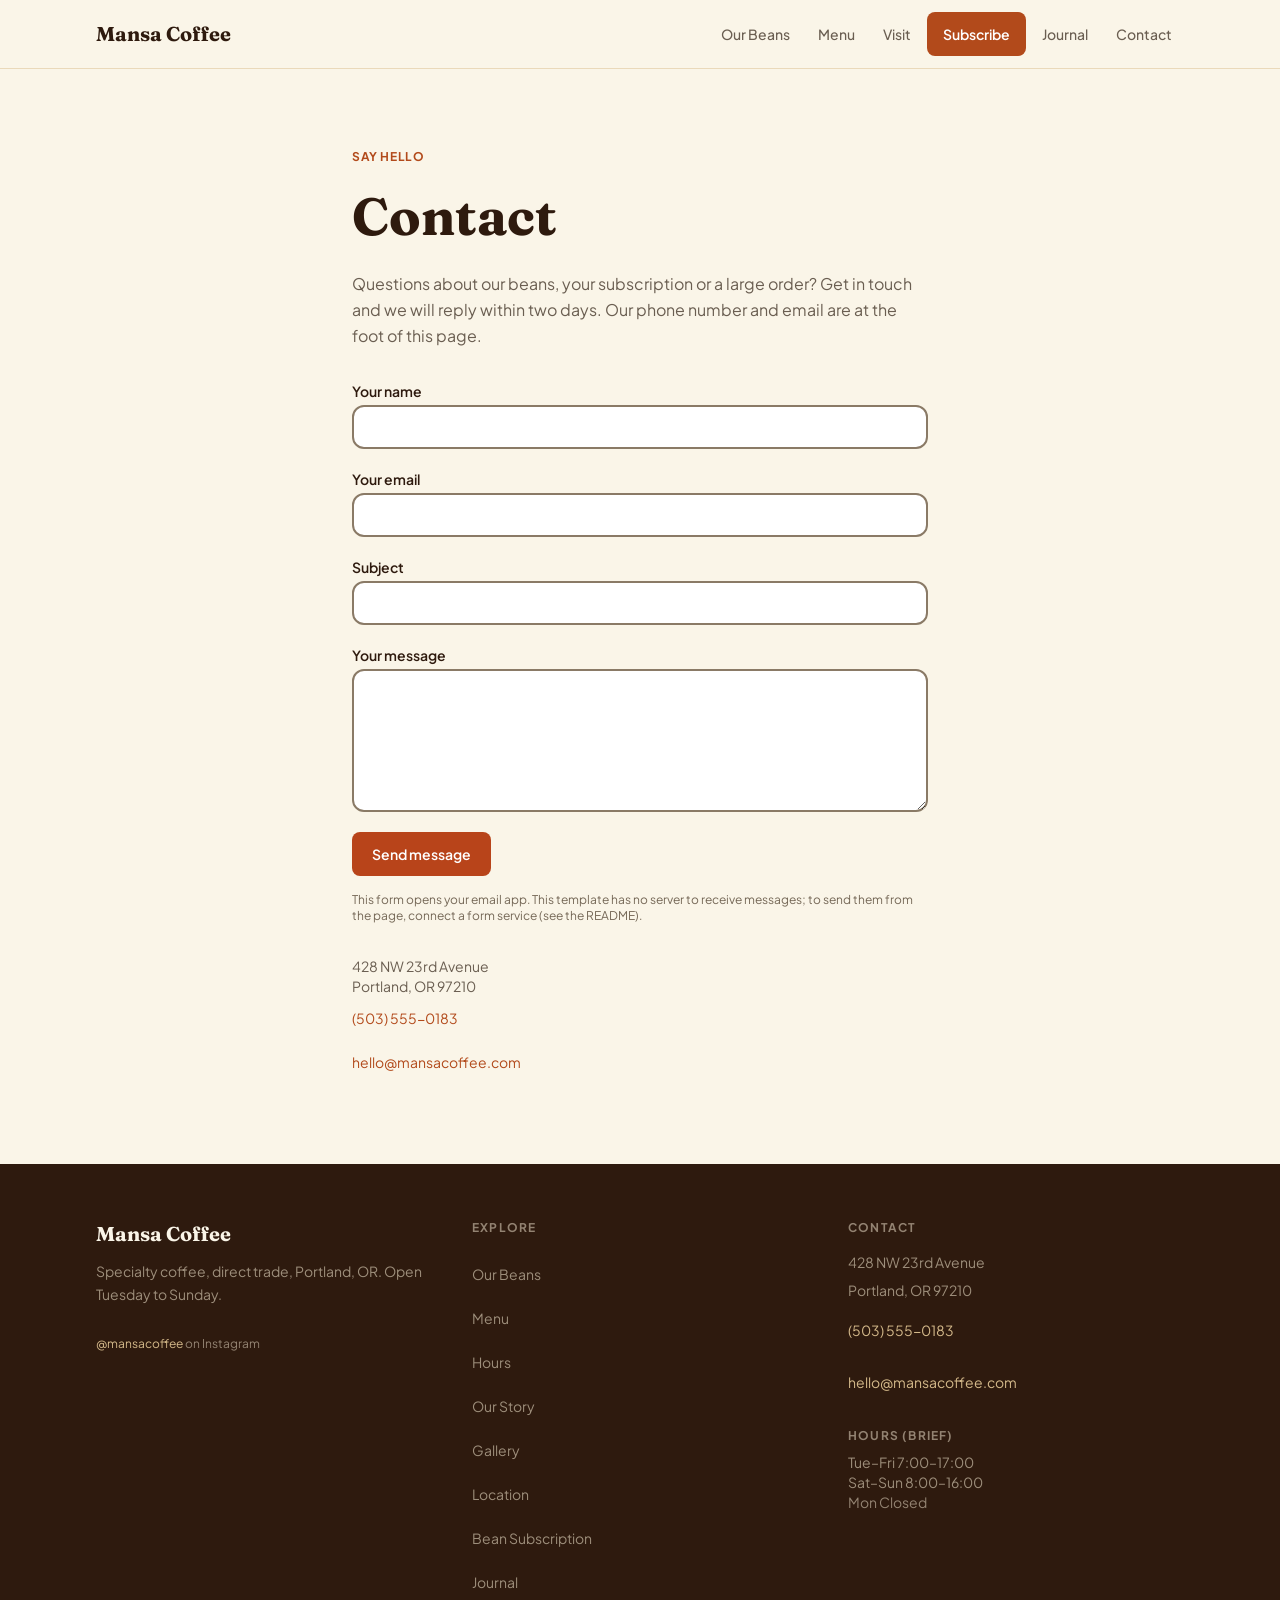
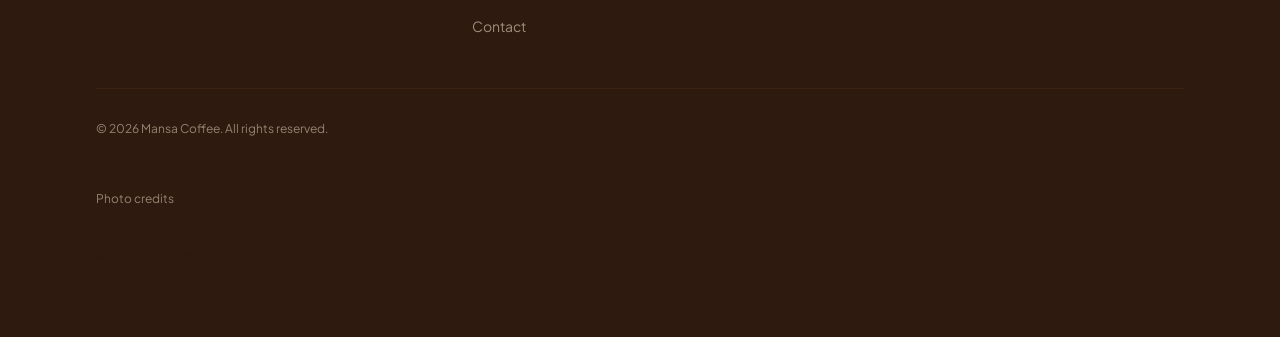
==== contact/index.html @ aff47047 "Slow Pour HTML edition 1.0.0 Co-Authored-By: Claude Sonnet 5.5 <noreply@anthropic.com> Claude-Sessio" ====
<!DOCTYPE html><html lang="en"> <head><meta charset="UTF-8"><meta name="viewport" content="width=device-width, initial-scale=1.0"><title>Contact — Mansa Coffee</title><meta name="description" content="Write to Mansa Coffee: our beans, your subscription or a large order."><link rel="canonical" href="https://example.com/contact/"><!-- Favicons --><link rel="icon" type="image/svg+xml" href="../favicon.svg"><link rel="icon" type="image/x-icon" href="../favicon.ico"><!-- Open Graph --><meta property="og:type" content="website"><meta property="og:title" content="Contact — Mansa Coffee"><meta property="og:description" content="Write to Mansa Coffee: our beans, your subscription or a large order."><meta property="og:image" content="https://example.com/og-image.png"><meta property="og:url" content="https://example.com/contact/"><!-- Twitter Card --><meta name="twitter:card" content="summary_large_image"><meta name="twitter:title" content="Contact — Mansa Coffee"><meta name="twitter:description" content="Write to Mansa Coffee: our beans, your subscription or a large order."><meta name="twitter:image" content="https://example.com/og-image.png"><!-- JSON-LD structured data --><script type="application/ld+json">
  {
    "@context": "https://schema.org",
    "@graph": [
      {
        "@type": "CafeOrCoffeeShop",
        "@id": "https://mansacoffee.com/#cafe",
        "name": "Mansa Coffee",
        "description": "Specialty coffee shop in Portland, OR. Direct-trade beans from Ethiopia and Colombia, roasted in-house. Open Tuesday through Sunday.",
        "url": "https://mansacoffee.com",
        "telephone": "+15035550183",
        "email": "hello@mansacoffee.com",
        "servesCuisine": ["Coffee", "Specialty Coffee", "Pastry"],
        "priceRange": "$$",
        "acceptsReservations": false,
        "address": {
          "@type": "PostalAddress",
          "streetAddress": "428 NW 23rd Avenue",
          "addressLocality": "Portland",
          "addressRegion": "OR",
          "postalCode": "97210",
          "addressCountry": "US"
        },
        "geo": {
          "@type": "GeoCoordinates",
          "latitude": 45.5285,
          "longitude": -122.6983
        },
        "openingHoursSpecification": [
          {
            "@type": "OpeningHoursSpecification",
            "dayOfWeek": ["Tuesday", "Wednesday", "Thursday"],
            "opens": "07:00",
            "closes": "17:00"
          },
          {
            "@type": "OpeningHoursSpecification",
            "dayOfWeek": "Friday",
            "opens": "07:00",
            "closes": "18:00"
          },
          {
            "@type": "OpeningHoursSpecification",
            "dayOfWeek": ["Saturday", "Sunday"],
            "opens": "08:00",
            "closes": "16:00"
          }
        ],
        "founder": [
          {
            "@type": "Person",
            "name": "Amara Osei",
            "jobTitle": "Co-founder"
          },
          {
            "@type": "Person",
            "name": "Kwesi Osei",
            "jobTitle": "Co-founder"
          }
        ],
        "foundingDate": "2019",
        "sameAs": [
          "https://instagram.com/mansacoffee"
        ]
      }
    ]
  }
  </script><script type="application/ld+json">{"@context":"https://schema.org","@type":"BreadcrumbList","itemListElement":[{"@type":"ListItem","position":1,"name":"Home","item":"https://example.com/"},{"@type":"ListItem","position":2,"name":"Contact","item":"https://example.com/contact/"}]}</script><link rel="stylesheet" href="../assets/index.C7IyNgyS.css">
<style>.field[data-astro-cid-ahc3q4vw]{width:100%;min-height:44px;padding:.6rem .75rem;font:inherit;background:#fff;color:#2e1a0e;border:2px solid #8A7A66;border-radius:.75rem}.field[data-astro-cid-ahc3q4vw]:focus-visible{outline:2px solid #B24A1B;outline-offset:2px}
</style></head> <body>  <header class="sticky top-0 z-50 border-b hairline" style="background-color:#FAF5E8;" data-astro-cid-ctg3m53h> <div class="container-x flex items-center justify-between gap-4 py-3" data-astro-cid-ctg3m53h> <a href="../index.html" class="font-display text-xl font-bold" style="color:#2E1A0E; font-family:'Fraunces',Georgia,serif; display:inline-flex; align-items:center; min-height:44px;" data-astro-cid-ctg3m53h>
Mansa Coffee
</a> <!-- Desktop nav --> <nav aria-label="Main navigation" class="hidden lg:block" data-astro-cid-ctg3m53h> <ul class="flex items-center gap-1 text-sm font-medium" data-astro-cid-ctg3m53h> <li data-astro-cid-ctg3m53h> <a href="../index.html#beans" class="hover:text-rust-500 transition-colors" style="color:#6A5E51; padding:0 0.75rem; min-height:44px; display:inline-flex; align-items:center;" data-astro-cid-ctg3m53h>Our Beans</a> </li><li data-astro-cid-ctg3m53h> <a href="../menu/index.html" class="hover:text-rust-500 transition-colors" style="color:#6A5E51; padding:0 0.75rem; min-height:44px; display:inline-flex; align-items:center;" data-astro-cid-ctg3m53h>Menu</a> </li><li data-astro-cid-ctg3m53h> <a href="../index.html#hours" class="hover:text-rust-500 transition-colors" style="color:#6A5E51; padding:0 0.75rem; min-height:44px; display:inline-flex; align-items:center;" data-astro-cid-ctg3m53h>Visit</a> </li><li data-astro-cid-ctg3m53h> <a href="../index.html#subscribe" class="btn-primary text-xs" style="background-color:#B24A1B; color:#fff; border-radius:0.5rem; font-weight:600; padding:0.5rem 1rem; min-height:44px; display:inline-flex; align-items:center;" data-astro-cid-ctg3m53h>Subscribe</a> </li><li data-astro-cid-ctg3m53h> <a href="../journal/index.html" class="hover:text-rust-500 transition-colors" style="color:#6A5E51; padding:0 0.75rem; min-height:44px; display:inline-flex; align-items:center;" data-astro-cid-ctg3m53h>Journal</a> </li><li data-astro-cid-ctg3m53h> <a href="./index.html" class="hover:text-rust-500 transition-colors" style="color:#6A5E51; padding:0 0.75rem; min-height:44px; display:inline-flex; align-items:center;" data-astro-cid-ctg3m53h>Contact</a> </li> </ul> </nav> <!-- Phone: a menu that works without JavaScript --> <details class="mobile-menu lg:hidden" data-astro-cid-ctg3m53h> <summary aria-label="Menu" data-astro-cid-ctg3m53h>Menu</summary> <nav aria-label="Mobile navigation" data-astro-cid-ctg3m53h> <a href="../index.html#beans" data-astro-cid-ctg3m53h>Our Beans</a><a href="../menu/index.html" data-astro-cid-ctg3m53h>Menu</a><a href="../index.html#hours" data-astro-cid-ctg3m53h>Visit</a><a href="../index.html#subscribe" data-astro-cid-ctg3m53h>Subscribe</a><a href="../journal/index.html" data-astro-cid-ctg3m53h>Journal</a><a href="./index.html" data-astro-cid-ctg3m53h>Contact</a> </nav> </details> </div> </header>  <main id="main-content" data-astro-cid-ahc3q4vw> <section class="container-x py-20" aria-labelledby="contact-heading" data-astro-cid-ahc3q4vw> <div class="max-w-xl mx-auto" data-astro-cid-ahc3q4vw> <p class="text-xs font-bold uppercase tracking-wider mb-3" style="color:#B24A1B;" data-astro-cid-ahc3q4vw>Say hello</p> <h1 id="contact-heading" style="font-family:'Fraunces',Georgia,serif; font-size:clamp(2.25rem,5vw,3.25rem); font-weight:700; color:#2E1A0E;" data-astro-cid-ahc3q4vw>Contact</h1> <p class="mt-4 text-base leading-relaxed" style="color:#6A5E51;" data-astro-cid-ahc3q4vw>Questions about our beans, your subscription or a large order? Get in touch and we will reply within two days. Our phone number and email are at the foot of this page.</p> <!--
          No back end. This form opens the visitor's email app, addressed to the
          address below. To send messages from the page itself, point `action` at a
          form service (Formspree, Formspark, Web3Forms, Netlify Forms...), remove
          enctype, and set method="post" as that service describes.
        --> <form action="mailto:hello@mansacoffee.com" method="post" enctype="text/plain" class="mt-8 grid gap-5" data-astro-cid-ahc3q4vw> <label class="grid gap-1 text-sm font-semibold" style="color:#2E1A0E;" data-astro-cid-ahc3q4vw>Your name
<input type="text" name="name" required autocomplete="name" class="field" data-astro-cid-ahc3q4vw> </label> <label class="grid gap-1 text-sm font-semibold" style="color:#2E1A0E;" data-astro-cid-ahc3q4vw>Your email
<input type="email" name="email" required autocomplete="email" class="field" data-astro-cid-ahc3q4vw> </label> <label class="grid gap-1 text-sm font-semibold" style="color:#2E1A0E;" data-astro-cid-ahc3q4vw>Subject
<input type="text" name="subject" class="field" data-astro-cid-ahc3q4vw> </label> <label class="grid gap-1 text-sm font-semibold" style="color:#2E1A0E;" data-astro-cid-ahc3q4vw>Your message
<textarea name="message" rows="6" required class="field" data-astro-cid-ahc3q4vw></textarea> </label> <div data-astro-cid-ahc3q4vw><button type="submit" class="btn-primary" style="min-height:44px;" data-astro-cid-ahc3q4vw>Send message</button></div> </form> <p class="mt-4 text-xs" style="color:#756857;" data-astro-cid-ahc3q4vw>
This form opens your email app. This template has no server to receive messages; to send them from the page, connect a form service (see the README).
</p> <address class="not-italic mt-8 text-sm" style="color:#6A5E51;" data-astro-cid-ahc3q4vw>
428 NW 23rd Avenue<br data-astro-cid-ahc3q4vw>
Portland, OR 97210<br data-astro-cid-ahc3q4vw> <a href="tel:+15035550183" style="color:#B24A1B; display:inline-flex; align-items:center; min-height:44px;" data-astro-cid-ahc3q4vw>(503) 555-0183</a><br data-astro-cid-ahc3q4vw> <a href="mailto:hello@mansacoffee.com" style="color:#B24A1B; display:inline-flex; align-items:center; min-height:44px;" data-astro-cid-ahc3q4vw>hello@mansacoffee.com</a> </address> </div> </section> </main>  <footer style="background-color:#2E1A0E;" aria-label="Site footer" data-astro-cid-gcn2mc3v> <div class="container-x py-14" data-astro-cid-gcn2mc3v> <div class="grid sm:grid-cols-3 gap-10 mb-10" data-astro-cid-gcn2mc3v> <!-- Brand --> <div data-astro-cid-gcn2mc3v> <a href="../index.html" class="font-bold text-xl" style="font-family:'Fraunces',Georgia,serif; color:#FAF5E8;" data-astro-cid-gcn2mc3v>
Mansa Coffee
</a> <p class="mt-3 text-sm leading-relaxed" style="color:#9d8e7b;" data-astro-cid-gcn2mc3v>
Specialty coffee, direct trade, Portland, OR. Open Tuesday to Sunday.
</p> <p class="mt-4 text-xs" style="color:#938372;" data-astro-cid-gcn2mc3v> <a href="https://instagram.com/mansacoffee" class="hover:underline" style="color:#D4B98A;display:inline-flex;align-items:center;min-height:44px;" rel="noopener noreferrer" target="_blank" data-astro-cid-gcn2mc3v>@mansacoffee</a> on Instagram
</p> </div> <!-- Nav --> <nav aria-label="Footer navigation" data-astro-cid-gcn2mc3v> <p class="text-xs font-bold uppercase tracking-widest mb-4" style="color:#938372;" data-astro-cid-gcn2mc3v>Explore</p> <ul class="text-sm" data-astro-cid-gcn2mc3v> <li data-astro-cid-gcn2mc3v> <a href="../index.html#beans" class="hover:underline transition-colors" style="color:#9d8e7b;display:inline-flex;align-items:center;min-height:44px;" data-astro-cid-gcn2mc3v> Our Beans </a> </li><li data-astro-cid-gcn2mc3v> <a href="../menu/index.html" class="hover:underline transition-colors" style="color:#9d8e7b;display:inline-flex;align-items:center;min-height:44px;" data-astro-cid-gcn2mc3v> Menu </a> </li><li data-astro-cid-gcn2mc3v> <a href="../index.html#hours" class="hover:underline transition-colors" style="color:#9d8e7b;display:inline-flex;align-items:center;min-height:44px;" data-astro-cid-gcn2mc3v> Hours </a> </li><li data-astro-cid-gcn2mc3v> <a href="../index.html#story" class="hover:underline transition-colors" style="color:#9d8e7b;display:inline-flex;align-items:center;min-height:44px;" data-astro-cid-gcn2mc3v> Our Story </a> </li><li data-astro-cid-gcn2mc3v> <a href="../index.html#gallery" class="hover:underline transition-colors" style="color:#9d8e7b;display:inline-flex;align-items:center;min-height:44px;" data-astro-cid-gcn2mc3v> Gallery </a> </li><li data-astro-cid-gcn2mc3v> <a href="../index.html#location" class="hover:underline transition-colors" style="color:#9d8e7b;display:inline-flex;align-items:center;min-height:44px;" data-astro-cid-gcn2mc3v> Location </a> </li><li data-astro-cid-gcn2mc3v> <a href="../index.html#subscribe" class="hover:underline transition-colors" style="color:#9d8e7b;display:inline-flex;align-items:center;min-height:44px;" data-astro-cid-gcn2mc3v> Bean Subscription </a> </li><li data-astro-cid-gcn2mc3v> <a href="../journal/index.html" class="hover:underline transition-colors" style="color:#9d8e7b;display:inline-flex;align-items:center;min-height:44px;" data-astro-cid-gcn2mc3v> Journal </a> </li><li data-astro-cid-gcn2mc3v> <a href="./index.html" class="hover:underline transition-colors" style="color:#9d8e7b;display:inline-flex;align-items:center;min-height:44px;" data-astro-cid-gcn2mc3v> Contact </a> </li> </ul> </nav> <!-- Contact --> <div data-astro-cid-gcn2mc3v> <p class="text-xs font-bold uppercase tracking-widest mb-4" style="color:#938372;" data-astro-cid-gcn2mc3v>Contact</p> <address class="not-italic space-y-2 text-sm" style="color:#9d8e7b;" data-astro-cid-gcn2mc3v> <p data-astro-cid-gcn2mc3v>428 NW 23rd Avenue</p> <p data-astro-cid-gcn2mc3v>Portland, OR 97210</p> <p class="mt-3" data-astro-cid-gcn2mc3v> <a href="tel:+15035550183" class="hover:underline" style="color:#D4B98A;display:inline-flex;align-items:center;min-height:44px;" data-astro-cid-gcn2mc3v>(503) 555-0183</a> </p> <p data-astro-cid-gcn2mc3v> <a href="mailto:hello@mansacoffee.com" class="hover:underline" style="color:#D4B98A;display:inline-flex;align-items:center;min-height:44px;" data-astro-cid-gcn2mc3v>hello@mansacoffee.com</a> </p> </address> <div class="mt-6" data-astro-cid-gcn2mc3v> <p class="text-xs font-bold uppercase tracking-widest mb-2" style="color:#938372;" data-astro-cid-gcn2mc3v>Hours (brief)</p> <p class="text-sm" style="color:#9d8e7b;" data-astro-cid-gcn2mc3v>Tue–Fri 7:00–17:00</p> <p class="text-sm" style="color:#9d8e7b;" data-astro-cid-gcn2mc3v>Sat–Sun 8:00–16:00</p> <p class="text-sm" style="color:#938372;" data-astro-cid-gcn2mc3v>Mon Closed</p> </div> </div> </div> <div class="pt-8 border-t flex flex-col sm:flex-row sm:items-center sm:justify-between gap-3" style="border-color:#3D2314;" data-astro-cid-gcn2mc3v> <p class="text-xs" style="color:#938372;" data-astro-cid-gcn2mc3v>
&copy; 2026 Mansa Coffee. All rights reserved.
</p> </div> <!-- Photo credits. Required while you use the demo photos (Unsplash asks for
         the photographer and a link). Delete this whole <details> block once you
         have replaced the photos with your own. --> <details class="mt-10 text-xs" style="color:#938372;" data-photo-credits data-astro-cid-gcn2mc3v> <summary style="cursor:pointer;min-height:44px;display:flex;align-items:center;" data-astro-cid-gcn2mc3v>Photo credits</summary> <p class="mt-2" data-astro-cid-gcn2mc3v>
Demo photographs from <a href="https://unsplash.com/?utm_source=allanninal_dev&utm_medium=referral" style="color:#D4B98A;text-decoration:underline;" data-astro-cid-gcn2mc3v>Unsplash</a>. Replace them, and these credits, with your own before launch.
</p> <ul class="mt-2 space-y-1" data-astro-cid-gcn2mc3v> <li data-astro-cid-gcn2mc3v>Coffee shop hero: Photo by <a href="https://unsplash.com/@louishansel?utm_source=allanninal_dev&utm_medium=referral" style="color:#D4B98A;text-decoration:underline;" data-astro-cid-gcn2mc3v>Louis Hansel</a> on <a href="https://unsplash.com/photos/qoPAjwEiUmg?utm_source=allanninal_dev&utm_medium=referral" style="color:#D4B98A;text-decoration:underline;" data-astro-cid-gcn2mc3v>Unsplash</a></li><li data-astro-cid-gcn2mc3v>The bar: Photo by <a href="https://unsplash.com/@jonathanborba?utm_source=allanninal_dev&utm_medium=referral" style="color:#D4B98A;text-decoration:underline;" data-astro-cid-gcn2mc3v>Jonathan Borba</a> on <a href="https://unsplash.com/photos/21tOEaJPM_o?utm_source=allanninal_dev&utm_medium=referral" style="color:#D4B98A;text-decoration:underline;" data-astro-cid-gcn2mc3v>Unsplash</a></li><li data-astro-cid-gcn2mc3v>Pour-over station: Photo by <a href="https://unsplash.com/@nkalil?utm_source=allanninal_dev&utm_medium=referral" style="color:#D4B98A;text-decoration:underline;" data-astro-cid-gcn2mc3v>Najib Kalil</a> on <a href="https://unsplash.com/photos/x-8DF-Ry0Zo?utm_source=allanninal_dev&utm_medium=referral" style="color:#D4B98A;text-decoration:underline;" data-astro-cid-gcn2mc3v>Unsplash</a></li><li data-astro-cid-gcn2mc3v>Latte art: Photo by <a href="https://unsplash.com/@pundalex?utm_source=allanninal_dev&utm_medium=referral" style="color:#D4B98A;text-decoration:underline;" data-astro-cid-gcn2mc3v>Lex Sirikiat</a> on <a href="https://unsplash.com/photos/EjbQQ0fgkFE?utm_source=allanninal_dev&utm_medium=referral" style="color:#D4B98A;text-decoration:underline;" data-astro-cid-gcn2mc3v>Unsplash</a></li><li data-astro-cid-gcn2mc3v>The space: Photo by <a href="https://unsplash.com/@krisatomic?utm_source=allanninal_dev&utm_medium=referral" style="color:#D4B98A;text-decoration:underline;" data-astro-cid-gcn2mc3v>Kris Atomic</a> on <a href="https://unsplash.com/photos/3b2tADGAWnU?utm_source=allanninal_dev&utm_medium=referral" style="color:#D4B98A;text-decoration:underline;" data-astro-cid-gcn2mc3v>Unsplash</a></li> </ul> </details>  <p class="maker-credit" data-maker-credit="1" data-astro-cid-gcn2mc3v>Made by <a style="display:inline-flex;align-items:center;min-height:44px;" href="https://www.linkedin.com/in/allanninal/" data-maker-credit="1" target="_blank" rel="noopener noreferrer" data-astro-cid-gcn2mc3v>Allan Ni&ntilde;al</a></p> </div> </footer>   </body></html>
---- assets/index.C7IyNgyS.css ----
@font-face{font-family:Fraunces;font-style:normal;font-display:swap;font-weight:400;src:url(./fraunces-vietnamese-400-normal.CvGt0Ybw.woff2) format("woff2"),url(./fraunces-vietnamese-400-normal.B65MOf9T.woff) format("woff");unicode-range:U+0102-0103,U+0110-0111,U+0128-0129,U+0168-0169,U+01A0-01A1,U+01AF-01B0,U+0300-0301,U+0303-0304,U+0308-0309,U+0323,U+0329,U+1EA0-1EF9,U+20AB}@font-face{font-family:Fraunces;font-style:normal;font-display:swap;font-weight:400;src:url(./fraunces-latin-ext-400-normal.D8gbi3Gu.woff2) format("woff2"),url(./fraunces-latin-ext-400-normal.UihxqfOe.woff) format("woff");unicode-range:U+0100-02BA,U+02BD-02C5,U+02C7-02CC,U+02CE-02D7,U+02DD-02FF,U+0304,U+0308,U+0329,U+1D00-1DBF,U+1E00-1E9F,U+1EF2-1EFF,U+2020,U+20A0-20AB,U+20AD-20C0,U+2113,U+2C60-2C7F,U+A720-A7FF}@font-face{font-family:Fraunces;font-style:normal;font-display:swap;font-weight:400;src:url(./fraunces-latin-400-normal.6IfK1voy.woff2) format("woff2"),url(./fraunces-latin-400-normal.NUPT2cO8.woff) format("woff");unicode-range:U+0000-00FF,U+0131,U+0152-0153,U+02BB-02BC,U+02C6,U+02DA,U+02DC,U+0304,U+0308,U+0329,U+2000-206F,U+20AC,U+2122,U+2191,U+2193,U+2212,U+2215,U+FEFF,U+FFFD}@font-face{font-family:Fraunces;font-style:italic;font-display:swap;font-weight:400;src:url(./fraunces-vietnamese-400-italic.BTOWH4O7.woff2) format("woff2"),url(./fraunces-vietnamese-400-italic.CO9zBbpA.woff) format("woff");unicode-range:U+0102-0103,U+0110-0111,U+0128-0129,U+0168-0169,U+01A0-01A1,U+01AF-01B0,U+0300-0301,U+0303-0304,U+0308-0309,U+0323,U+0329,U+1EA0-1EF9,U+20AB}@font-face{font-family:Fraunces;font-style:italic;font-display:swap;font-weight:400;src:url(./fraunces-latin-ext-400-italic.jodr80a5.woff2) format("woff2"),url(./fraunces-latin-ext-400-italic.CGHg0U1I.woff) format("woff");unicode-range:U+0100-02BA,U+02BD-02C5,U+02C7-02CC,U+02CE-02D7,U+02DD-02FF,U+0304,U+0308,U+0329,U+1D00-1DBF,U+1E00-1E9F,U+1EF2-1EFF,U+2020,U+20A0-20AB,U+20AD-20C0,U+2113,U+2C60-2C7F,U+A720-A7FF}@font-face{font-family:Fraunces;font-style:italic;font-display:swap;font-weight:400;src:url(./fraunces-latin-400-italic.ChpO6tcr.woff2) format("woff2"),url(./fraunces-latin-400-italic.B7iDoVhm.woff) format("woff");unicode-range:U+0000-00FF,U+0131,U+0152-0153,U+02BB-02BC,U+02C6,U+02DA,U+02DC,U+0304,U+0308,U+0329,U+2000-206F,U+20AC,U+2122,U+2191,U+2193,U+2212,U+2215,U+FEFF,U+FFFD}@font-face{font-family:Fraunces;font-style:normal;font-display:swap;font-weight:600;src:url(./fraunces-vietnamese-600-normal.BjlAJixd.woff2) format("woff2"),url(./fraunces-vietnamese-600-normal.DlAl5EAR.woff) format("woff");unicode-range:U+0102-0103,U+0110-0111,U+0128-0129,U+0168-0169,U+01A0-01A1,U+01AF-01B0,U+0300-0301,U+0303-0304,U+0308-0309,U+0323,U+0329,U+1EA0-1EF9,U+20AB}@font-face{font-family:Fraunces;font-style:normal;font-display:swap;font-weight:600;src:url(./fraunces-latin-ext-600-normal.BtzmzP0X.woff2) format("woff2"),url(./fraunces-latin-ext-600-normal.B0Dy4lqi.woff) format("woff");unicode-range:U+0100-02BA,U+02BD-02C5,U+02C7-02CC,U+02CE-02D7,U+02DD-02FF,U+0304,U+0308,U+0329,U+1D00-1DBF,U+1E00-1E9F,U+1EF2-1EFF,U+2020,U+20A0-20AB,U+20AD-20C0,U+2113,U+2C60-2C7F,U+A720-A7FF}@font-face{font-family:Fraunces;font-style:normal;font-display:swap;font-weight:600;src:url(./fraunces-latin-600-normal.BFCDtZfi.woff2) format("woff2"),url(./fraunces-latin-600-normal.DL5QCzvS.woff) format("woff");unicode-range:U+0000-00FF,U+0131,U+0152-0153,U+02BB-02BC,U+02C6,U+02DA,U+02DC,U+0304,U+0308,U+0329,U+2000-206F,U+20AC,U+2122,U+2191,U+2193,U+2212,U+2215,U+FEFF,U+FFFD}@font-face{font-family:Fraunces;font-style:normal;font-display:swap;font-weight:700;src:url(./fraunces-vietnamese-700-normal.DH94m5DZ.woff2) format("woff2"),url(./fraunces-vietnamese-700-normal.DxawQjq2.woff) format("woff");unicode-range:U+0102-0103,U+0110-0111,U+0128-0129,U+0168-0169,U+01A0-01A1,U+01AF-01B0,U+0300-0301,U+0303-0304,U+0308-0309,U+0323,U+0329,U+1EA0-1EF9,U+20AB}@font-face{font-family:Fraunces;font-style:normal;font-display:swap;font-weight:700;src:url(./fraunces-latin-ext-700-normal.CanUGppC.woff2) format("woff2"),url(./fraunces-latin-ext-700-normal.DuBstVeD.woff) format("woff");unicode-range:U+0100-02BA,U+02BD-02C5,U+02C7-02CC,U+02CE-02D7,U+02DD-02FF,U+0304,U+0308,U+0329,U+1D00-1DBF,U+1E00-1E9F,U+1EF2-1EFF,U+2020,U+20A0-20AB,U+20AD-20C0,U+2113,U+2C60-2C7F,U+A720-A7FF}@font-face{font-family:Fraunces;font-style:normal;font-display:swap;font-weight:700;src:url(./fraunces-latin-700-normal.CEOla-zY.woff2) format("woff2"),url(./fraunces-latin-700-normal.DTjk5d1Q.woff) format("woff");unicode-range:U+0000-00FF,U+0131,U+0152-0153,U+02BB-02BC,U+02C6,U+02DA,U+02DC,U+0304,U+0308,U+0329,U+2000-206F,U+20AC,U+2122,U+2191,U+2193,U+2212,U+2215,U+FEFF,U+FFFD}@font-face{font-family:Fraunces;font-style:italic;font-display:swap;font-weight:700;src:url(./fraunces-vietnamese-700-italic.C-_LXZh6.woff2) format("woff2"),url(./fraunces-vietnamese-700-italic.TjWpizEc.woff) format("woff");unicode-range:U+0102-0103,U+0110-0111,U+0128-0129,U+0168-0169,U+01A0-01A1,U+01AF-01B0,U+0300-0301,U+0303-0304,U+0308-0309,U+0323,U+0329,U+1EA0-1EF9,U+20AB}@font-face{font-family:Fraunces;font-style:italic;font-display:swap;font-weight:700;src:url(./fraunces-latin-ext-700-italic.BEQCgP0l.woff2) format("woff2"),url(./fraunces-latin-ext-700-italic.CfrVi7VQ.woff) format("woff");unicode-range:U+0100-02BA,U+02BD-02C5,U+02C7-02CC,U+02CE-02D7,U+02DD-02FF,U+0304,U+0308,U+0329,U+1D00-1DBF,U+1E00-1E9F,U+1EF2-1EFF,U+2020,U+20A0-20AB,U+20AD-20C0,U+2113,U+2C60-2C7F,U+A720-A7FF}@font-face{font-family:Fraunces;font-style:italic;font-display:swap;font-weight:700;src:url(./fraunces-latin-700-italic.BTx51a-P.woff2) format("woff2"),url(./fraunces-latin-700-italic.Bjyesmbf.woff) format("woff");unicode-range:U+0000-00FF,U+0131,U+0152-0153,U+02BB-02BC,U+02C6,U+02DA,U+02DC,U+0304,U+0308,U+0329,U+2000-206F,U+20AC,U+2122,U+2191,U+2193,U+2212,U+2215,U+FEFF,U+FFFD}@font-face{font-family:Plus Jakarta Sans;font-style:normal;font-display:swap;font-weight:400;src:url([data-uri]) format("woff2"),url([data-uri]) format("woff");unicode-range:U+0460-052F,U+1C80-1C8A,U+20B4,U+2DE0-2DFF,U+A640-A69F,U+FE2E-FE2F}@font-face{font-family:Plus Jakarta Sans;font-style:normal;font-display:swap;font-weight:400;src:url(./plus-jakarta-sans-vietnamese-400-normal.Cg2kxhWu.woff2) format("woff2"),url(./plus-jakarta-sans-vietnamese-400-normal.B8TCSmUq.woff) format("woff");unicode-range:U+0102-0103,U+0110-0111,U+0128-0129,U+0168-0169,U+01A0-01A1,U+01AF-01B0,U+0300-0301,U+0303-0304,U+0308-0309,U+0323,U+0329,U+1EA0-1EF9,U+20AB}@font-face{font-family:Plus Jakarta Sans;font-style:normal;font-display:swap;font-weight:400;src:url(./plus-jakarta-sans-latin-ext-400-normal.D127hM_v.woff2) format("woff2"),url(./plus-jakarta-sans-latin-ext-400-normal.2ppkqaOR.woff) format("woff");unicode-range:U+0100-02BA,U+02BD-02C5,U+02C7-02CC,U+02CE-02D7,U+02DD-02FF,U+0304,U+0308,U+0329,U+1D00-1DBF,U+1E00-1E9F,U+1EF2-1EFF,U+2020,U+20A0-20AB,U+20AD-20C0,U+2113,U+2C60-2C7F,U+A720-A7FF}@font-face{font-family:Plus Jakarta Sans;font-style:normal;font-display:swap;font-weight:400;src:url(./plus-jakarta-sans-latin-400-normal.Dhut76fR.woff2) format("woff2"),url(./plus-jakarta-sans-latin-400-normal.BDKaGhyp.woff) format("woff");unicode-range:U+0000-00FF,U+0131,U+0152-0153,U+02BB-02BC,U+02C6,U+02DA,U+02DC,U+0304,U+0308,U+0329,U+2000-206F,U+20AC,U+2122,U+2191,U+2193,U+2212,U+2215,U+FEFF,U+FFFD}@font-face{font-family:Plus Jakarta Sans;font-style:normal;font-display:swap;font-weight:500;src:url([data-uri]) format("woff2"),url([data-uri]) format("woff");unicode-range:U+0460-052F,U+1C80-1C8A,U+20B4,U+2DE0-2DFF,U+A640-A69F,U+FE2E-FE2F}@font-face{font-family:Plus Jakarta Sans;font-style:normal;font-display:swap;font-weight:500;src:url(./plus-jakarta-sans-vietnamese-500-normal.DiU8zqi-.woff2) format("woff2"),url(./plus-jakarta-sans-vietnamese-500-normal.CvE5C8T-.woff) format("woff");unicode-range:U+0102-0103,U+0110-0111,U+0128-0129,U+0168-0169,U+01A0-01A1,U+01AF-01B0,U+0300-0301,U+0303-0304,U+0308-0309,U+0323,U+0329,U+1EA0-1EF9,U+20AB}@font-face{font-family:Plus Jakarta Sans;font-style:normal;font-display:swap;font-weight:500;src:url(./plus-jakarta-sans-latin-ext-500-normal.9VZagAe1.woff2) format("woff2"),url(./plus-jakarta-sans-latin-ext-500-normal.CqEEAICU.woff) format("woff");unicode-range:U+0100-02BA,U+02BD-02C5,U+02C7-02CC,U+02CE-02D7,U+02DD-02FF,U+0304,U+0308,U+0329,U+1D00-1DBF,U+1E00-1E9F,U+1EF2-1EFF,U+2020,U+20A0-20AB,U+20AD-20C0,U+2113,U+2C60-2C7F,U+A720-A7FF}@font-face{font-family:Plus Jakarta Sans;font-style:normal;font-display:swap;font-weight:500;src:url(./plus-jakarta-sans-latin-500-normal.Bf-nb4oT.woff2) format("woff2"),url(./plus-jakarta-sans-latin-500-normal.DYtqi0QS.woff) format("woff");unicode-range:U+0000-00FF,U+0131,U+0152-0153,U+02BB-02BC,U+02C6,U+02DA,U+02DC,U+0304,U+0308,U+0329,U+2000-206F,U+20AC,U+2122,U+2191,U+2193,U+2212,U+2215,U+FEFF,U+FFFD}@font-face{font-family:Plus Jakarta Sans;font-style:normal;font-display:swap;font-weight:600;src:url([data-uri]) format("woff2"),url([data-uri]) format("woff");unicode-range:U+0460-052F,U+1C80-1C8A,U+20B4,U+2DE0-2DFF,U+A640-A69F,U+FE2E-FE2F}@font-face{font-family:Plus Jakarta Sans;font-style:normal;font-display:swap;font-weight:600;src:url(./plus-jakarta-sans-vietnamese-600-normal.Y4VTTRme.woff2) format("woff2"),url(./plus-jakarta-sans-vietnamese-600-normal.5YsyKbU1.woff) format("woff");unicode-range:U+0102-0103,U+0110-0111,U+0128-0129,U+0168-0169,U+01A0-01A1,U+01AF-01B0,U+0300-0301,U+0303-0304,U+0308-0309,U+0323,U+0329,U+1EA0-1EF9,U+20AB}@font-face{font-family:Plus Jakarta Sans;font-style:normal;font-display:swap;font-weight:600;src:url(./plus-jakarta-sans-latin-ext-600-normal.DQgPU_Cg.woff2) format("woff2"),url(./plus-jakarta-sans-latin-ext-600-normal.B0WRRYJ1.woff) format("woff");unicode-range:U+0100-02BA,U+02BD-02C5,U+02C7-02CC,U+02CE-02D7,U+02DD-02FF,U+0304,U+0308,U+0329,U+1D00-1DBF,U+1E00-1E9F,U+1EF2-1EFF,U+2020,U+20A0-20AB,U+20AD-20C0,U+2113,U+2C60-2C7F,U+A720-A7FF}@font-face{font-family:Plus Jakarta Sans;font-style:normal;font-display:swap;font-weight:600;src:url(./plus-jakarta-sans-latin-600-normal.DLTa1BUW.woff2) format("woff2"),url(./plus-jakarta-sans-latin-600-normal.BR_Ojra4.woff) format("woff");unicode-range:U+0000-00FF,U+0131,U+0152-0153,U+02BB-02BC,U+02C6,U+02DA,U+02DC,U+0304,U+0308,U+0329,U+2000-206F,U+20AC,U+2122,U+2191,U+2193,U+2212,U+2215,U+FEFF,U+FFFD}@font-face{font-family:Plus Jakarta Sans;font-style:normal;font-display:swap;font-weight:700;src:url([data-uri]) format("woff2"),url([data-uri]) format("woff");unicode-range:U+0460-052F,U+1C80-1C8A,U+20B4,U+2DE0-2DFF,U+A640-A69F,U+FE2E-FE2F}@font-face{font-family:Plus Jakarta Sans;font-style:normal;font-display:swap;font-weight:700;src:url(./plus-jakarta-sans-vietnamese-700-normal.CV6qDkkj.woff2) format("woff2"),url(./plus-jakarta-sans-vietnamese-700-normal.BCh_uG_5.woff) format("woff");unicode-range:U+0102-0103,U+0110-0111,U+0128-0129,U+0168-0169,U+01A0-01A1,U+01AF-01B0,U+0300-0301,U+0303-0304,U+0308-0309,U+0323,U+0329,U+1EA0-1EF9,U+20AB}@font-face{font-family:Plus Jakarta Sans;font-style:normal;font-display:swap;font-weight:700;src:url(./plus-jakarta-sans-latin-ext-700-normal.BajbvANd.woff2) format("woff2"),url(./plus-jakarta-sans-latin-ext-700-normal.8-d-IyIQ.woff) format("woff");unicode-range:U+0100-02BA,U+02BD-02C5,U+02C7-02CC,U+02CE-02D7,U+02DD-02FF,U+0304,U+0308,U+0329,U+1D00-1DBF,U+1E00-1E9F,U+1EF2-1EFF,U+2020,U+20A0-20AB,U+20AD-20C0,U+2113,U+2C60-2C7F,U+A720-A7FF}@font-face{font-family:Plus Jakarta Sans;font-style:normal;font-display:swap;font-weight:700;src:url(./plus-jakarta-sans-latin-700-normal.CfpNZvy6.woff2) format("woff2"),url(./plus-jakarta-sans-latin-700-normal.DqEcQeE5.woff) format("woff");unicode-range:U+0000-00FF,U+0131,U+0152-0153,U+02BB-02BC,U+02C6,U+02DA,U+02DC,U+0304,U+0308,U+0329,U+2000-206F,U+20AC,U+2122,U+2191,U+2193,U+2212,U+2215,U+FEFF,U+FFFD}*,:before,:after{--tw-border-spacing-x: 0;--tw-border-spacing-y: 0;--tw-translate-x: 0;--tw-translate-y: 0;--tw-rotate: 0;--tw-skew-x: 0;--tw-skew-y: 0;--tw-scale-x: 1;--tw-scale-y: 1;--tw-pan-x: ;--tw-pan-y: ;--tw-pinch-zoom: ;--tw-scroll-snap-strictness: proximity;--tw-gradient-from-position: ;--tw-gradient-via-position: ;--tw-gradient-to-position: ;--tw-ordinal: ;--tw-slashed-zero: ;--tw-numeric-figure: ;--tw-numeric-spacing: ;--tw-numeric-fraction: ;--tw-ring-inset: ;--tw-ring-offset-width: 0px;--tw-ring-offset-color: #fff;--tw-ring-color: rgb(59 130 246 / .5);--tw-ring-offset-shadow: 0 0 #0000;--tw-ring-shadow: 0 0 #0000;--tw-shadow: 0 0 #0000;--tw-shadow-colored: 0 0 #0000;--tw-blur: ;--tw-brightness: ;--tw-contrast: ;--tw-grayscale: ;--tw-hue-rotate: ;--tw-invert: ;--tw-saturate: ;--tw-sepia: ;--tw-drop-shadow: ;--tw-backdrop-blur: ;--tw-backdrop-brightness: ;--tw-backdrop-contrast: ;--tw-backdrop-grayscale: ;--tw-backdrop-hue-rotate: ;--tw-backdrop-invert: ;--tw-backdrop-opacity: ;--tw-backdrop-saturate: ;--tw-backdrop-sepia: ;--tw-contain-size: ;--tw-contain-layout: ;--tw-contain-paint: ;--tw-contain-style: }::backdrop{--tw-border-spacing-x: 0;--tw-border-spacing-y: 0;--tw-translate-x: 0;--tw-translate-y: 0;--tw-rotate: 0;--tw-skew-x: 0;--tw-skew-y: 0;--tw-scale-x: 1;--tw-scale-y: 1;--tw-pan-x: ;--tw-pan-y: ;--tw-pinch-zoom: ;--tw-scroll-snap-strictness: proximity;--tw-gradient-from-position: ;--tw-gradient-via-position: ;--tw-gradient-to-position: ;--tw-ordinal: ;--tw-slashed-zero: ;--tw-numeric-figure: ;--tw-numeric-spacing: ;--tw-numeric-fraction: ;--tw-ring-inset: ;--tw-ring-offset-width: 0px;--tw-ring-offset-color: #fff;--tw-ring-color: rgb(59 130 246 / .5);--tw-ring-offset-shadow: 0 0 #0000;--tw-ring-shadow: 0 0 #0000;--tw-shadow: 0 0 #0000;--tw-shadow-colored: 0 0 #0000;--tw-blur: ;--tw-brightness: ;--tw-contrast: ;--tw-grayscale: ;--tw-hue-rotate: ;--tw-invert: ;--tw-saturate: ;--tw-sepia: ;--tw-drop-shadow: ;--tw-backdrop-blur: ;--tw-backdrop-brightness: ;--tw-backdrop-contrast: ;--tw-backdrop-grayscale: ;--tw-backdrop-hue-rotate: ;--tw-backdrop-invert: ;--tw-backdrop-opacity: ;--tw-backdrop-saturate: ;--tw-backdrop-sepia: ;--tw-contain-size: ;--tw-contain-layout: ;--tw-contain-paint: ;--tw-contain-style: }*,:before,:after{box-sizing:border-box;border-width:0;border-style:solid;border-color:#e5e7eb}:before,:after{--tw-content: ""}html,:host{line-height:1.5;-webkit-text-size-adjust:100%;-moz-tab-size:4;-o-tab-size:4;tab-size:4;font-family:Plus Jakarta Sans,system-ui,sans-serif;font-feature-settings:normal;font-variation-settings:normal;-webkit-tap-highlight-color:transparent}body{margin:0;line-height:inherit}hr{height:0;color:inherit;border-top-width:1px}abbr:where([title]){-webkit-text-decoration:underline dotted;text-decoration:underline dotted}h1,h2,h3,h4,h5,h6{font-size:inherit;font-weight:inherit}a{color:inherit;text-decoration:inherit}b,strong{font-weight:bolder}code,kbd,samp,pre{font-family:ui-monospace,SFMono-Regular,Menlo,Monaco,Consolas,Liberation Mono,Courier New,monospace;font-feature-settings:normal;font-variation-settings:normal;font-size:1em}small{font-size:80%}sub,sup{font-size:75%;line-height:0;position:relative;vertical-align:baseline}sub{bottom:-.25em}sup{top:-.5em}table{text-indent:0;border-color:inherit;border-collapse:collapse}button,input,optgroup,select,textarea{font-family:inherit;font-feature-settings:inherit;font-variation-settings:inherit;font-size:100%;font-weight:inherit;line-height:inherit;letter-spacing:inherit;color:inherit;margin:0;padding:0}button,select{text-transform:none}button,input:where([type=button]),input:where([type=reset]),input:where([type=submit]){-webkit-appearance:button;background-color:transparent;background-image:none}:-moz-focusring{outline:auto}:-moz-ui-invalid{box-shadow:none}progress{vertical-align:baseline}::-webkit-inner-spin-button,::-webkit-outer-spin-button{height:auto}[type=search]{-webkit-appearance:textfield;outline-offset:-2px}::-webkit-search-decoration{-webkit-appearance:none}::-webkit-file-upload-button{-webkit-appearance:button;font:inherit}summary{display:list-item}blockquote,dl,dd,h1,h2,h3,h4,h5,h6,hr,figure,p,pre{margin:0}fieldset{margin:0;padding:0}legend{padding:0}ol,ul,menu{list-style:none;margin:0;padding:0}dialog{padding:0}textarea{resize:vertical}input::-moz-placeholder,textarea::-moz-placeholder{opacity:1;color:#9ca3af}input::placeholder,textarea::placeholder{opacity:1;color:#9ca3af}button,[role=button]{cursor:pointer}:disabled{cursor:default}img,svg,video,canvas,audio,iframe,embed,object{display:block;vertical-align:middle}img,video{max-width:100%;height:auto}[hidden]:where(:not([hidden=until-found])){display:none}:root{--bg: #FAF5E8;--bg-card: #F4EBD4;--bg-dark: #2E1A0E;--border: #EAD9BA;--border-muted: #D4B98A;--text: #2E1A0E;--text-muted: #6A5E51;--text-faint: #756857;--text-light: #FAF5E8;--accent: #B24A1B;--accent-dark: #B8441A;--accent-light: #E8845A}html{background-color:var(--bg);color:var(--text);font-family:Plus Jakarta Sans,system-ui,sans-serif;scroll-behavior:smooth}body{-webkit-font-smoothing:antialiased;-moz-osx-font-smoothing:grayscale;background-color:#faf5e8}h1,h2,h3,h4{font-family:Fraunces,Georgia,serif}:focus-visible{outline:2px solid #B24A1B;outline-offset:2px}.sr-only{position:absolute;width:1px;height:1px;padding:0;margin:-1px;overflow:hidden;clip:rect(0,0,0,0);white-space:nowrap;border-width:0}.pointer-events-none{pointer-events:none}.absolute{position:absolute}.relative{position:relative}.sticky{position:sticky}.inset-0{inset:0}.-top-3{top:-.75rem}.bottom-0{bottom:0}.left-0{left:0}.left-1\/2{left:50%}.right-0{right:0}.top-0{top:0}.z-50{z-index:50}.col-span-2{grid-column:span 2 / span 2}.mx-auto{margin-left:auto;margin-right:auto}.mb-0\.5{margin-bottom:.125rem}.mb-1{margin-bottom:.25rem}.mb-10{margin-bottom:2.5rem}.mb-12{margin-bottom:3rem}.mb-14{margin-bottom:3.5rem}.mb-2{margin-bottom:.5rem}.mb-3{margin-bottom:.75rem}.mb-4{margin-bottom:1rem}.mb-6{margin-bottom:1.5rem}.mb-8{margin-bottom:2rem}.ml-2{margin-left:.5rem}.mt-0\.5{margin-top:.125rem}.mt-1{margin-top:.25rem}.mt-10{margin-top:2.5rem}.mt-14{margin-top:3.5rem}.mt-2{margin-top:.5rem}.mt-3{margin-top:.75rem}.mt-4{margin-top:1rem}.mt-5{margin-top:1.25rem}.mt-6{margin-top:1.5rem}.mt-8{margin-top:2rem}.block{display:block}.inline-block{display:inline-block}.flex{display:flex}.inline-flex{display:inline-flex}.table{display:table}.grid{display:grid}.hidden{display:none}.h-10{height:2.5rem}.h-24{height:6rem}.h-64{height:16rem}.h-full{height:100%}.w-10{width:2.5rem}.w-64{width:16rem}.w-full{width:100%}.max-w-2xl{max-width:42rem}.max-w-3xl{max-width:48rem}.max-w-xl{max-width:36rem}.flex-1{flex:1 1 0%}.flex-shrink-0,.shrink-0{flex-shrink:0}.-translate-x-1\/2{--tw-translate-x: -50%;transform:translate(var(--tw-translate-x),var(--tw-translate-y)) rotate(var(--tw-rotate)) skew(var(--tw-skew-x)) skewY(var(--tw-skew-y)) scaleX(var(--tw-scale-x)) scaleY(var(--tw-scale-y))}.grid-cols-2{grid-template-columns:repeat(2,minmax(0,1fr))}.grid-cols-3{grid-template-columns:repeat(3,minmax(0,1fr))}.flex-col{flex-direction:column}.flex-wrap{flex-wrap:wrap}.items-start{align-items:flex-start}.items-center{align-items:center}.items-baseline{align-items:baseline}.justify-center{justify-content:center}.justify-between{justify-content:space-between}.gap-1{gap:.25rem}.gap-10{gap:2.5rem}.gap-12{gap:3rem}.gap-14{gap:3.5rem}.gap-2{gap:.5rem}.gap-3{gap:.75rem}.gap-4{gap:1rem}.gap-5{gap:1.25rem}.gap-6{gap:1.5rem}.gap-8{gap:2rem}.space-y-1>:not([hidden])~:not([hidden]){--tw-space-y-reverse: 0;margin-top:calc(.25rem * calc(1 - var(--tw-space-y-reverse)));margin-bottom:calc(.25rem * var(--tw-space-y-reverse))}.space-y-2>:not([hidden])~:not([hidden]){--tw-space-y-reverse: 0;margin-top:calc(.5rem * calc(1 - var(--tw-space-y-reverse)));margin-bottom:calc(.5rem * var(--tw-space-y-reverse))}.space-y-3>:not([hidden])~:not([hidden]){--tw-space-y-reverse: 0;margin-top:calc(.75rem * calc(1 - var(--tw-space-y-reverse)));margin-bottom:calc(.75rem * var(--tw-space-y-reverse))}.space-y-4>:not([hidden])~:not([hidden]){--tw-space-y-reverse: 0;margin-top:calc(1rem * calc(1 - var(--tw-space-y-reverse)));margin-bottom:calc(1rem * var(--tw-space-y-reverse))}.space-y-5>:not([hidden])~:not([hidden]){--tw-space-y-reverse: 0;margin-top:calc(1.25rem * calc(1 - var(--tw-space-y-reverse)));margin-bottom:calc(1.25rem * var(--tw-space-y-reverse))}.space-y-6>:not([hidden])~:not([hidden]){--tw-space-y-reverse: 0;margin-top:calc(1.5rem * calc(1 - var(--tw-space-y-reverse)));margin-bottom:calc(1.5rem * var(--tw-space-y-reverse))}.overflow-hidden{overflow:hidden}.rounded-2xl{border-radius:1rem}.rounded-full{border-radius:9999px}.rounded-lg{border-radius:.5rem}.rounded-xl{border-radius:.75rem}.border{border-width:1px}.border-b{border-bottom-width:1px}.border-l-2{border-left-width:2px}.border-t{border-top-width:1px}.object-cover{-o-object-fit:cover;object-fit:cover}.p-4{padding:1rem}.p-5{padding:1.25rem}.p-6{padding:1.5rem}.p-8{padding:2rem}.px-1\.5{padding-left:.375rem;padding-right:.375rem}.px-2{padding-left:.5rem;padding-right:.5rem}.px-3{padding-left:.75rem;padding-right:.75rem}.px-4{padding-left:1rem;padding-right:1rem}.px-5{padding-left:1.25rem;padding-right:1.25rem}.px-6{padding-left:1.5rem;padding-right:1.5rem}.py-0\.5{padding-top:.125rem;padding-bottom:.125rem}.py-1{padding-top:.25rem;padding-bottom:.25rem}.py-14{padding-top:3.5rem;padding-bottom:3.5rem}.py-2{padding-top:.5rem;padding-bottom:.5rem}.py-20{padding-top:5rem;padding-bottom:5rem}.py-24{padding-top:6rem;padding-bottom:6rem}.py-3{padding-top:.75rem;padding-bottom:.75rem}.py-5{padding-top:1.25rem;padding-bottom:1.25rem}.pb-2{padding-bottom:.5rem}.pb-20{padding-bottom:5rem}.pb-6{padding-bottom:1.5rem}.pl-5{padding-left:1.25rem}.pt-32{padding-top:8rem}.pt-4{padding-top:1rem}.pt-8{padding-top:2rem}.text-left{text-align:left}.text-center{text-align:center}.text-right{text-align:right}.align-middle{vertical-align:middle}.font-display{font-family:Fraunces,Georgia,serif}.text-2xl{font-size:1.5rem;line-height:2rem}.text-3xl{font-size:1.875rem;line-height:2.25rem}.text-5xl{font-size:3rem;line-height:1}.text-\[10px\]{font-size:10px}.text-base{font-size:1rem;line-height:1.5rem}.text-lg{font-size:1.125rem;line-height:1.75rem}.text-sm{font-size:.875rem;line-height:1.25rem}.text-xl{font-size:1.25rem;line-height:1.75rem}.text-xs{font-size:.75rem;line-height:1rem}.font-bold{font-weight:700}.font-medium{font-weight:500}.font-semibold{font-weight:600}.uppercase{text-transform:uppercase}.italic{font-style:italic}.not-italic{font-style:normal}.tabular-nums{--tw-numeric-spacing: tabular-nums;font-variant-numeric:var(--tw-ordinal) var(--tw-slashed-zero) var(--tw-numeric-figure) var(--tw-numeric-spacing) var(--tw-numeric-fraction)}.leading-none{line-height:1}.leading-relaxed{line-height:1.625}.tracking-wide{letter-spacing:.025em}.tracking-wider{letter-spacing:.05em}.tracking-widest{letter-spacing:.1em}.text-white{--tw-text-opacity: 1;color:rgb(255 255 255 / var(--tw-text-opacity, 1))}.underline{text-decoration-line:underline}.opacity-75{opacity:.75}.outline{outline-style:solid}.filter{filter:var(--tw-blur) var(--tw-brightness) var(--tw-contrast) var(--tw-grayscale) var(--tw-hue-rotate) var(--tw-invert) var(--tw-saturate) var(--tw-sepia) var(--tw-drop-shadow)}.transition-colors{transition-property:color,background-color,border-color,text-decoration-color,fill,stroke;transition-timing-function:cubic-bezier(.4,0,.2,1);transition-duration:.15s}.container-x{margin-left:auto;margin-right:auto;max-width:72rem;padding-left:1rem;padding-right:1rem}@media (min-width: 640px){.container-x{padding-left:1.5rem;padding-right:1.5rem}}@media (min-width: 1024px){.container-x{padding-left:2rem;padding-right:2rem}}.btn-primary{display:inline-flex;align-items:center;gap:.5rem;border-radius:.5rem;padding:.75rem 1.25rem;font-size:.875rem;line-height:1.25rem;font-weight:600;--tw-text-opacity: 1;color:rgb(255 255 255 / var(--tw-text-opacity, 1));transition-property:color,background-color,border-color,text-decoration-color,fill,stroke;transition-timing-function:cubic-bezier(.4,0,.2,1);transition-duration:.15s;background-color:#b8441a}.btn-primary:hover{background-color:#9e3915}.btn-outline{display:inline-flex;align-items:center;gap:.5rem;border-radius:.5rem;border-width:1px;padding:.75rem 1.25rem;font-size:.875rem;line-height:1.25rem;font-weight:600;transition-property:color,background-color,border-color,text-decoration-color,fill,stroke;transition-timing-function:cubic-bezier(.4,0,.2,1);transition-duration:.15s;border-color:#ead9ba;color:#2e1a0e}.btn-outline:hover{background-color:#ead9ba}.section-label{font-size:.75rem;line-height:1rem;font-weight:700;text-transform:uppercase;letter-spacing:.1em;color:#b24a1b}.section-heading{font-family:Fraunces,Georgia,serif;font-size:1.875rem;line-height:2.25rem;font-weight:700;line-height:1.25}@media (min-width: 640px){.section-heading{font-size:2.25rem;line-height:2.5rem}}.section-heading{color:#2e1a0e}.hairline{border-color:#ead9ba}.last\:border-b-0:last-child{border-bottom-width:0px}.hover\:text-rust-500:hover{--tw-text-opacity: 1;color:rgb(178 74 27 / var(--tw-text-opacity, 1))}.hover\:underline:hover{text-decoration-line:underline}@media (min-width: 640px){.sm\:table-cell{display:table-cell}.sm\:grid-cols-3{grid-template-columns:repeat(3,minmax(0,1fr))}.sm\:flex-row{flex-direction:row}.sm\:items-center{align-items:center}.sm\:justify-between{justify-content:space-between}.sm\:text-6xl{font-size:3.75rem;line-height:1}.sm\:text-lg{font-size:1.125rem;line-height:1.75rem}}@media (min-width: 768px){.md\:grid-cols-2{grid-template-columns:repeat(2,minmax(0,1fr))}.md\:grid-cols-3{grid-template-columns:repeat(3,minmax(0,1fr))}.md\:grid-cols-4{grid-template-columns:repeat(4,minmax(0,1fr))}.md\:text-7xl{font-size:4.5rem;line-height:1}}@media (min-width: 1024px){.lg\:col-span-2{grid-column:span 2 / span 2}.lg\:block{display:block}.lg\:hidden{display:none}.lg\:grid-cols-3{grid-template-columns:repeat(3,minmax(0,1fr))}.lg\:flex-row{flex-direction:row}.lg\:items-center{align-items:center}.lg\:justify-between{justify-content:space-between}}.mobile-menu[data-astro-cid-ctg3m53h] summary[data-astro-cid-ctg3m53h]{min-height:44px;display:inline-flex;align-items:center;padding:0 .75rem;font-size:.95rem;font-weight:600;color:#2e1a0e;cursor:pointer;list-style:none}.mobile-menu[data-astro-cid-ctg3m53h] summary[data-astro-cid-ctg3m53h]::-webkit-details-marker{display:none}.mobile-menu[data-astro-cid-ctg3m53h] nav[data-astro-cid-ctg3m53h]{position:absolute;left:0;right:0;top:100%;display:grid;padding:.5rem 0;background-color:#f4ebd4;border-bottom:1px solid #EAD9BA}.mobile-menu[data-astro-cid-ctg3m53h] nav[data-astro-cid-ctg3m53h] a[data-astro-cid-ctg3m53h]{min-height:44px;display:flex;align-items:center;padding:0 1.25rem;font-size:1rem;font-weight:600;color:#2e1a0e;text-decoration:none}.maker-cta[data-astro-cid-gcn2mc3v]{grid-column:1 / -1;width:100%;margin-top:1.5rem;padding-top:1.25rem;border-top:1px solid color-mix(in srgb,currentColor 16%,transparent)}.maker-cta-line[data-astro-cid-gcn2mc3v]{margin:0 0 .5rem;font-size:.75rem;line-height:1.5;color:var(--color-dark-faint, currentColor)}.maker-cta-line--second[data-astro-cid-gcn2mc3v]{margin-top:1rem}.maker-cta-link[data-astro-cid-gcn2mc3v]{display:inline-block;font-size:.875rem;font-weight:600;color:var(--color-dark-accent, var(--color-dark-faint, currentColor));text-decoration:none}.maker-cta-link[data-astro-cid-gcn2mc3v]:hover,.maker-cta-link[data-astro-cid-gcn2mc3v]:focus-visible{text-decoration:underline}.maker-credit[data-astro-cid-gcn2mc3v]{margin:1rem 0 0;font-size:.75rem;color:var(--color-dark-faint, currentColor)}.maker-credit[data-astro-cid-gcn2mc3v] a[data-astro-cid-gcn2mc3v]{color:var(--color-dark-accent, var(--color-dark-faint, currentColor));font-weight:600;text-decoration:none}.maker-credit[data-astro-cid-gcn2mc3v] a[data-astro-cid-gcn2mc3v]:hover,.maker-credit[data-astro-cid-gcn2mc3v] a[data-astro-cid-gcn2mc3v]:focus-visible{text-decoration:underline}
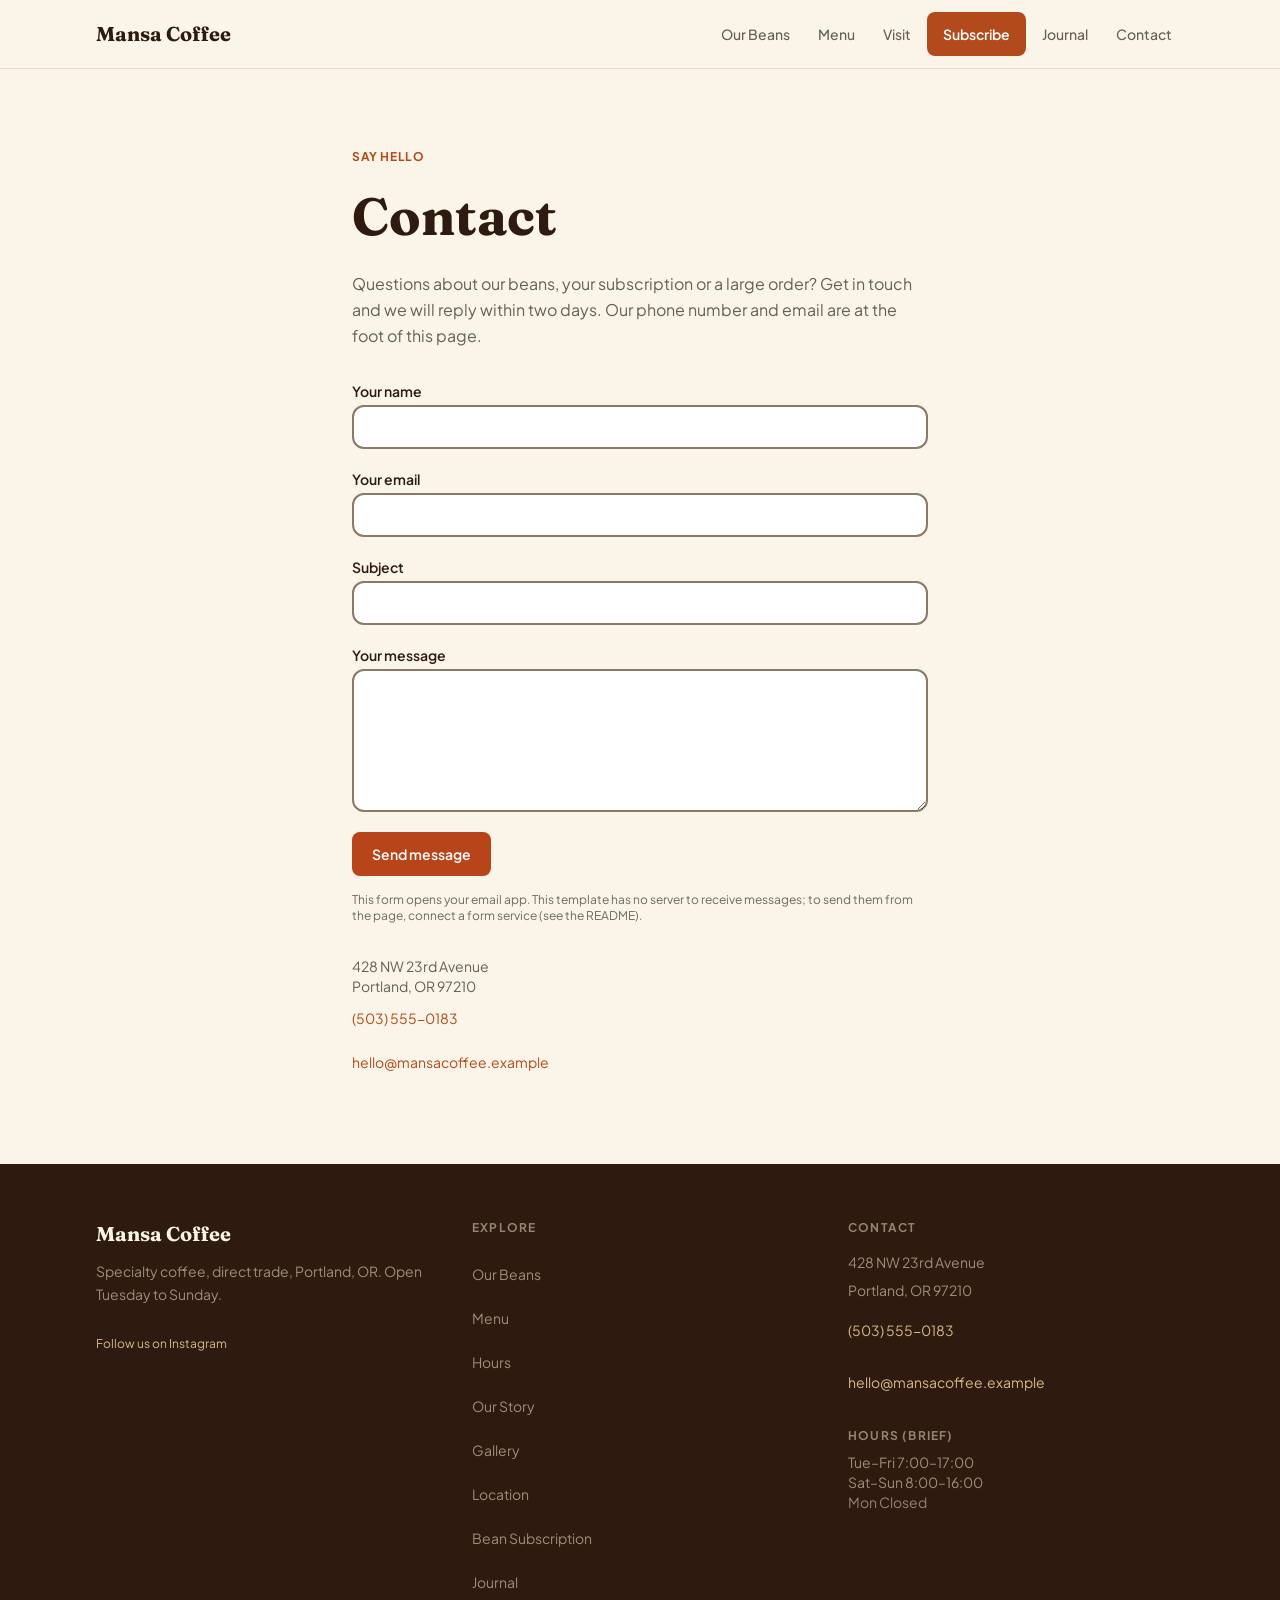
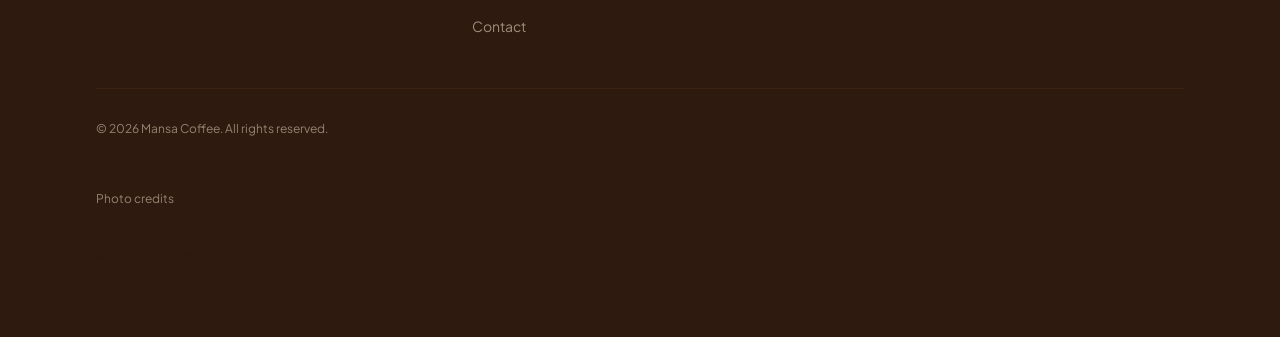
==== commit fa4f792b: "1.0.2: Demo email addresses now end in .example, so none can reach a real business. Social links go " ====
--- a/contact/index.html
+++ b/contact/index.html
@@ -4,12 +4,12 @@
     "@graph": [
       {
         "@type": "CafeOrCoffeeShop",
-        "@id": "https://mansacoffee.com/#cafe",
+        "@id": "https://mansacoffee.example/#cafe",
         "name": "Mansa Coffee",
         "description": "Specialty coffee shop in Portland, OR. Direct-trade beans from Ethiopia and Colombia, roasted in-house. Open Tuesday through Sunday.",
-        "url": "https://mansacoffee.com",
+        "url": "https://mansacoffee.example",
         "telephone": "+15035550183",
-        "email": "hello@mansacoffee.com",
+        "email": "hello@mansacoffee.example",
         "servesCuisine": ["Coffee", "Specialty Coffee", "Pastry"],
         "priceRange": "$$",
         "acceptsReservations": false,
@@ -60,7 +60,7 @@
         ],
         "foundingDate": "2019",
         "sameAs": [
-          "https://instagram.com/mansacoffee"
+          "https://instagram.com"
         ]
       }
     ]
@@ -74,7 +74,7 @@
           address below. To send messages from the page itself, point `action` at a
           form service (Formspree, Formspark, Web3Forms, Netlify Forms...), remove
           enctype, and set method="post" as that service describes.
-        --> <form action="mailto:hello@mansacoffee.com" method="post" enctype="text/plain" class="mt-8 grid gap-5" data-astro-cid-ahc3q4vw> <label class="grid gap-1 text-sm font-semibold" style="color:#2E1A0E;" data-astro-cid-ahc3q4vw>Your name
+        --> <form action="mailto:hello@mansacoffee.example" method="post" enctype="text/plain" class="mt-8 grid gap-5" data-astro-cid-ahc3q4vw> <label class="grid gap-1 text-sm font-semibold" style="color:#2E1A0E;" data-astro-cid-ahc3q4vw>Your name
 <input type="text" name="name" required autocomplete="name" class="field" data-astro-cid-ahc3q4vw> </label> <label class="grid gap-1 text-sm font-semibold" style="color:#2E1A0E;" data-astro-cid-ahc3q4vw>Your email
 <input type="email" name="email" required autocomplete="email" class="field" data-astro-cid-ahc3q4vw> </label> <label class="grid gap-1 text-sm font-semibold" style="color:#2E1A0E;" data-astro-cid-ahc3q4vw>Subject
 <input type="text" name="subject" class="field" data-astro-cid-ahc3q4vw> </label> <label class="grid gap-1 text-sm font-semibold" style="color:#2E1A0E;" data-astro-cid-ahc3q4vw>Your message
@@ -82,15 +82,14 @@
 This form opens your email app. This template has no server to receive messages; to send them from the page, connect a form service (see the README).
 </p> <address class="not-italic mt-8 text-sm" style="color:#6A5E51;" data-astro-cid-ahc3q4vw>
 428 NW 23rd Avenue<br data-astro-cid-ahc3q4vw>
-Portland, OR 97210<br data-astro-cid-ahc3q4vw> <a href="tel:+15035550183" style="color:#B24A1B; display:inline-flex; align-items:center; min-height:44px;" data-astro-cid-ahc3q4vw>(503) 555-0183</a><br data-astro-cid-ahc3q4vw> <a href="mailto:hello@mansacoffee.com" style="color:#B24A1B; display:inline-flex; align-items:center; min-height:44px;" data-astro-cid-ahc3q4vw>hello@mansacoffee.com</a> </address> </div> </section> </main>  <footer style="background-color:#2E1A0E;" aria-label="Site footer" data-astro-cid-gcn2mc3v> <div class="container-x py-14" data-astro-cid-gcn2mc3v> <div class="grid sm:grid-cols-3 gap-10 mb-10" data-astro-cid-gcn2mc3v> <!-- Brand --> <div data-astro-cid-gcn2mc3v> <a href="../index.html" class="font-bold text-xl" style="font-family:'Fraunces',Georgia,serif; color:#FAF5E8;" data-astro-cid-gcn2mc3v>
+Portland, OR 97210<br data-astro-cid-ahc3q4vw> <a href="tel:+15035550183" style="color:#B24A1B; display:inline-flex; align-items:center; min-height:44px;" data-astro-cid-ahc3q4vw>(503) 555-0183</a><br data-astro-cid-ahc3q4vw> <a href="mailto:hello@mansacoffee.example" style="color:#B24A1B; display:inline-flex; align-items:center; min-height:44px;" data-astro-cid-ahc3q4vw>hello@mansacoffee.example</a> </address> </div> </section> </main>  <footer style="background-color:#2E1A0E;" aria-label="Site footer" data-astro-cid-gcn2mc3v> <div class="container-x py-14" data-astro-cid-gcn2mc3v> <div class="grid sm:grid-cols-3 gap-10 mb-10" data-astro-cid-gcn2mc3v> <!-- Brand --> <div data-astro-cid-gcn2mc3v> <a href="../index.html" class="font-bold text-xl" style="font-family:'Fraunces',Georgia,serif; color:#FAF5E8;" data-astro-cid-gcn2mc3v>
 Mansa Coffee
 </a> <p class="mt-3 text-sm leading-relaxed" style="color:#9d8e7b;" data-astro-cid-gcn2mc3v>
 Specialty coffee, direct trade, Portland, OR. Open Tuesday to Sunday.
-</p> <p class="mt-4 text-xs" style="color:#938372;" data-astro-cid-gcn2mc3v> <a href="https://instagram.com/mansacoffee" class="hover:underline" style="color:#D4B98A;display:inline-flex;align-items:center;min-height:44px;" rel="noopener noreferrer" target="_blank" data-astro-cid-gcn2mc3v>@mansacoffee</a> on Instagram
-</p> </div> <!-- Nav --> <nav aria-label="Footer navigation" data-astro-cid-gcn2mc3v> <p class="text-xs font-bold uppercase tracking-widest mb-4" style="color:#938372;" data-astro-cid-gcn2mc3v>Explore</p> <ul class="text-sm" data-astro-cid-gcn2mc3v> <li data-astro-cid-gcn2mc3v> <a href="../index.html#beans" class="hover:underline transition-colors" style="color:#9d8e7b;display:inline-flex;align-items:center;min-height:44px;" data-astro-cid-gcn2mc3v> Our Beans </a> </li><li data-astro-cid-gcn2mc3v> <a href="../menu/index.html" class="hover:underline transition-colors" style="color:#9d8e7b;display:inline-flex;align-items:center;min-height:44px;" data-astro-cid-gcn2mc3v> Menu </a> </li><li data-astro-cid-gcn2mc3v> <a href="../index.html#hours" class="hover:underline transition-colors" style="color:#9d8e7b;display:inline-flex;align-items:center;min-height:44px;" data-astro-cid-gcn2mc3v> Hours </a> </li><li data-astro-cid-gcn2mc3v> <a href="../index.html#story" class="hover:underline transition-colors" style="color:#9d8e7b;display:inline-flex;align-items:center;min-height:44px;" data-astro-cid-gcn2mc3v> Our Story </a> </li><li data-astro-cid-gcn2mc3v> <a href="../index.html#gallery" class="hover:underline transition-colors" style="color:#9d8e7b;display:inline-flex;align-items:center;min-height:44px;" data-astro-cid-gcn2mc3v> Gallery </a> </li><li data-astro-cid-gcn2mc3v> <a href="../index.html#location" class="hover:underline transition-colors" style="color:#9d8e7b;display:inline-flex;align-items:center;min-height:44px;" data-astro-cid-gcn2mc3v> Location </a> </li><li data-astro-cid-gcn2mc3v> <a href="../index.html#subscribe" class="hover:underline transition-colors" style="color:#9d8e7b;display:inline-flex;align-items:center;min-height:44px;" data-astro-cid-gcn2mc3v> Bean Subscription </a> </li><li data-astro-cid-gcn2mc3v> <a href="../journal/index.html" class="hover:underline transition-colors" style="color:#9d8e7b;display:inline-flex;align-items:center;min-height:44px;" data-astro-cid-gcn2mc3v> Journal </a> </li><li data-astro-cid-gcn2mc3v> <a href="./index.html" class="hover:underline transition-colors" style="color:#9d8e7b;display:inline-flex;align-items:center;min-height:44px;" data-astro-cid-gcn2mc3v> Contact </a> </li> </ul> </nav> <!-- Contact --> <div data-astro-cid-gcn2mc3v> <p class="text-xs font-bold uppercase tracking-widest mb-4" style="color:#938372;" data-astro-cid-gcn2mc3v>Contact</p> <address class="not-italic space-y-2 text-sm" style="color:#9d8e7b;" data-astro-cid-gcn2mc3v> <p data-astro-cid-gcn2mc3v>428 NW 23rd Avenue</p> <p data-astro-cid-gcn2mc3v>Portland, OR 97210</p> <p class="mt-3" data-astro-cid-gcn2mc3v> <a href="tel:+15035550183" class="hover:underline" style="color:#D4B98A;display:inline-flex;align-items:center;min-height:44px;" data-astro-cid-gcn2mc3v>(503) 555-0183</a> </p> <p data-astro-cid-gcn2mc3v> <a href="mailto:hello@mansacoffee.com" class="hover:underline" style="color:#D4B98A;display:inline-flex;align-items:center;min-height:44px;" data-astro-cid-gcn2mc3v>hello@mansacoffee.com</a> </p> </address> <div class="mt-6" data-astro-cid-gcn2mc3v> <p class="text-xs font-bold uppercase tracking-widest mb-2" style="color:#938372;" data-astro-cid-gcn2mc3v>Hours (brief)</p> <p class="text-sm" style="color:#9d8e7b;" data-astro-cid-gcn2mc3v>Tue–Fri 7:00–17:00</p> <p class="text-sm" style="color:#9d8e7b;" data-astro-cid-gcn2mc3v>Sat–Sun 8:00–16:00</p> <p class="text-sm" style="color:#938372;" data-astro-cid-gcn2mc3v>Mon Closed</p> </div> </div> </div> <div class="pt-8 border-t flex flex-col sm:flex-row sm:items-center sm:justify-between gap-3" style="border-color:#3D2314;" data-astro-cid-gcn2mc3v> <p class="text-xs" style="color:#938372;" data-astro-cid-gcn2mc3v>
+</p> <p class="mt-4 text-xs" style="color:#938372;" data-astro-cid-gcn2mc3v> <a href="https://instagram.com" class="hover:underline" style="color:#D4B98A;display:inline-flex;align-items:center;min-height:44px;" rel="noopener noreferrer" target="_blank" data-astro-cid-gcn2mc3v>Follow us on Instagram</a> </p> </div> <!-- Nav --> <nav aria-label="Footer navigation" data-astro-cid-gcn2mc3v> <p class="text-xs font-bold uppercase tracking-widest mb-4" style="color:#938372;" data-astro-cid-gcn2mc3v>Explore</p> <ul class="text-sm" data-astro-cid-gcn2mc3v> <li data-astro-cid-gcn2mc3v> <a href="../index.html#beans" class="hover:underline transition-colors" style="color:#9d8e7b;display:inline-flex;align-items:center;min-height:44px;" data-astro-cid-gcn2mc3v> Our Beans </a> </li><li data-astro-cid-gcn2mc3v> <a href="../menu/index.html" class="hover:underline transition-colors" style="color:#9d8e7b;display:inline-flex;align-items:center;min-height:44px;" data-astro-cid-gcn2mc3v> Menu </a> </li><li data-astro-cid-gcn2mc3v> <a href="../index.html#hours" class="hover:underline transition-colors" style="color:#9d8e7b;display:inline-flex;align-items:center;min-height:44px;" data-astro-cid-gcn2mc3v> Hours </a> </li><li data-astro-cid-gcn2mc3v> <a href="../index.html#story" class="hover:underline transition-colors" style="color:#9d8e7b;display:inline-flex;align-items:center;min-height:44px;" data-astro-cid-gcn2mc3v> Our Story </a> </li><li data-astro-cid-gcn2mc3v> <a href="../index.html#gallery" class="hover:underline transition-colors" style="color:#9d8e7b;display:inline-flex;align-items:center;min-height:44px;" data-astro-cid-gcn2mc3v> Gallery </a> </li><li data-astro-cid-gcn2mc3v> <a href="../index.html#location" class="hover:underline transition-colors" style="color:#9d8e7b;display:inline-flex;align-items:center;min-height:44px;" data-astro-cid-gcn2mc3v> Location </a> </li><li data-astro-cid-gcn2mc3v> <a href="../index.html#subscribe" class="hover:underline transition-colors" style="color:#9d8e7b;display:inline-flex;align-items:center;min-height:44px;" data-astro-cid-gcn2mc3v> Bean Subscription </a> </li><li data-astro-cid-gcn2mc3v> <a href="../journal/index.html" class="hover:underline transition-colors" style="color:#9d8e7b;display:inline-flex;align-items:center;min-height:44px;" data-astro-cid-gcn2mc3v> Journal </a> </li><li data-astro-cid-gcn2mc3v> <a href="./index.html" class="hover:underline transition-colors" style="color:#9d8e7b;display:inline-flex;align-items:center;min-height:44px;" data-astro-cid-gcn2mc3v> Contact </a> </li> </ul> </nav> <!-- Contact --> <div data-astro-cid-gcn2mc3v> <p class="text-xs font-bold uppercase tracking-widest mb-4" style="color:#938372;" data-astro-cid-gcn2mc3v>Contact</p> <address class="not-italic space-y-2 text-sm" style="color:#9d8e7b;" data-astro-cid-gcn2mc3v> <p data-astro-cid-gcn2mc3v>428 NW 23rd Avenue</p> <p data-astro-cid-gcn2mc3v>Portland, OR 97210</p> <p class="mt-3" data-astro-cid-gcn2mc3v> <a href="tel:+15035550183" class="hover:underline" style="color:#D4B98A;display:inline-flex;align-items:center;min-height:44px;" data-astro-cid-gcn2mc3v>(503) 555-0183</a> </p> <p data-astro-cid-gcn2mc3v> <a href="mailto:hello@mansacoffee.example" class="hover:underline" style="color:#D4B98A;display:inline-flex;align-items:center;min-height:44px;" data-astro-cid-gcn2mc3v>hello@mansacoffee.example</a> </p> </address> <div class="mt-6" data-astro-cid-gcn2mc3v> <p class="text-xs font-bold uppercase tracking-widest mb-2" style="color:#938372;" data-astro-cid-gcn2mc3v>Hours (brief)</p> <p class="text-sm" style="color:#9d8e7b;" data-astro-cid-gcn2mc3v>Tue–Fri 7:00–17:00</p> <p class="text-sm" style="color:#9d8e7b;" data-astro-cid-gcn2mc3v>Sat–Sun 8:00–16:00</p> <p class="text-sm" style="color:#938372;" data-astro-cid-gcn2mc3v>Mon Closed</p> </div> </div> </div> <div class="pt-8 border-t flex flex-col sm:flex-row sm:items-center sm:justify-between gap-3" style="border-color:#3D2314;" data-astro-cid-gcn2mc3v> <p class="text-xs" style="color:#938372;" data-astro-cid-gcn2mc3v>
 &copy; 2026 Mansa Coffee. All rights reserved.
 </p> </div> <!-- Photo credits. Required while you use the demo photos (Unsplash asks for
          the photographer and a link). Delete this whole <details> block once you
          have replaced the photos with your own. --> <details class="mt-10 text-xs" style="color:#938372;" data-photo-credits data-astro-cid-gcn2mc3v> <summary style="cursor:pointer;min-height:44px;display:flex;align-items:center;" data-astro-cid-gcn2mc3v>Photo credits</summary> <p class="mt-2" data-astro-cid-gcn2mc3v>
 Demo photographs from <a href="https://unsplash.com/?utm_source=allanninal_dev&utm_medium=referral" style="color:#D4B98A;text-decoration:underline;" data-astro-cid-gcn2mc3v>Unsplash</a>. Replace them, and these credits, with your own before launch.
-</p> <ul class="mt-2 space-y-1" data-astro-cid-gcn2mc3v> <li data-astro-cid-gcn2mc3v>Coffee shop hero: Photo by <a href="https://unsplash.com/@louishansel?utm_source=allanninal_dev&utm_medium=referral" style="color:#D4B98A;text-decoration:underline;" data-astro-cid-gcn2mc3v>Louis Hansel</a> on <a href="https://unsplash.com/photos/qoPAjwEiUmg?utm_source=allanninal_dev&utm_medium=referral" style="color:#D4B98A;text-decoration:underline;" data-astro-cid-gcn2mc3v>Unsplash</a></li><li data-astro-cid-gcn2mc3v>The bar: Photo by <a href="https://unsplash.com/@jonathanborba?utm_source=allanninal_dev&utm_medium=referral" style="color:#D4B98A;text-decoration:underline;" data-astro-cid-gcn2mc3v>Jonathan Borba</a> on <a href="https://unsplash.com/photos/21tOEaJPM_o?utm_source=allanninal_dev&utm_medium=referral" style="color:#D4B98A;text-decoration:underline;" data-astro-cid-gcn2mc3v>Unsplash</a></li><li data-astro-cid-gcn2mc3v>Pour-over station: Photo by <a href="https://unsplash.com/@nkalil?utm_source=allanninal_dev&utm_medium=referral" style="color:#D4B98A;text-decoration:underline;" data-astro-cid-gcn2mc3v>Najib Kalil</a> on <a href="https://unsplash.com/photos/x-8DF-Ry0Zo?utm_source=allanninal_dev&utm_medium=referral" style="color:#D4B98A;text-decoration:underline;" data-astro-cid-gcn2mc3v>Unsplash</a></li><li data-astro-cid-gcn2mc3v>Latte art: Photo by <a href="https://unsplash.com/@pundalex?utm_source=allanninal_dev&utm_medium=referral" style="color:#D4B98A;text-decoration:underline;" data-astro-cid-gcn2mc3v>Lex Sirikiat</a> on <a href="https://unsplash.com/photos/EjbQQ0fgkFE?utm_source=allanninal_dev&utm_medium=referral" style="color:#D4B98A;text-decoration:underline;" data-astro-cid-gcn2mc3v>Unsplash</a></li><li data-astro-cid-gcn2mc3v>The space: Photo by <a href="https://unsplash.com/@krisatomic?utm_source=allanninal_dev&utm_medium=referral" style="color:#D4B98A;text-decoration:underline;" data-astro-cid-gcn2mc3v>Kris Atomic</a> on <a href="https://unsplash.com/photos/3b2tADGAWnU?utm_source=allanninal_dev&utm_medium=referral" style="color:#D4B98A;text-decoration:underline;" data-astro-cid-gcn2mc3v>Unsplash</a></li> </ul> </details>  <p class="maker-credit" data-maker-credit="1" data-astro-cid-gcn2mc3v>Made by <a style="display:inline-flex;align-items:center;min-height:44px;" href="https://www.linkedin.com/in/allanninal/" data-maker-credit="1" target="_blank" rel="noopener noreferrer" data-astro-cid-gcn2mc3v>Allan Ni&ntilde;al</a></p> </div> </footer>   </body></html> +</p> <ul class="mt-2 space-y-1" data-astro-cid-gcn2mc3v> <li data-astro-cid-gcn2mc3v>Coffee shop hero: Photo by <a href="https://unsplash.com/@louishansel?utm_source=allanninal_dev&utm_medium=referral" style="color:#D4B98A;text-decoration:underline;" data-astro-cid-gcn2mc3v>Louis Hansel</a> on <a href="https://unsplash.com/photos/qoPAjwEiUmg?utm_source=allanninal_dev&utm_medium=referral" style="color:#D4B98A;text-decoration:underline;" data-astro-cid-gcn2mc3v>Unsplash</a></li><li data-astro-cid-gcn2mc3v>A copper and brass lever espresso machine pulling a shot: Photo by <a href="https://unsplash.com/@mariahhewines?utm_source=allanninal_dev&utm_medium=referral" style="color:#D4B98A;text-decoration:underline;" data-astro-cid-gcn2mc3v>Mariah Hewines</a> on <a href="https://unsplash.com/photos/an-espresso-machine-with-a-cup-of-coffee-on-it-uCO4y7afZ3w?utm_source=allanninal_dev&utm_medium=referral" style="color:#D4B98A;text-decoration:underline;" data-astro-cid-gcn2mc3v>Unsplash</a></li><li data-astro-cid-gcn2mc3v>Pour-over station: Photo by <a href="https://unsplash.com/@nkalil?utm_source=allanninal_dev&utm_medium=referral" style="color:#D4B98A;text-decoration:underline;" data-astro-cid-gcn2mc3v>Najib Kalil</a> on <a href="https://unsplash.com/photos/x-8DF-Ry0Zo?utm_source=allanninal_dev&utm_medium=referral" style="color:#D4B98A;text-decoration:underline;" data-astro-cid-gcn2mc3v>Unsplash</a></li><li data-astro-cid-gcn2mc3v>Latte art: Photo by <a href="https://unsplash.com/@pundalex?utm_source=allanninal_dev&utm_medium=referral" style="color:#D4B98A;text-decoration:underline;" data-astro-cid-gcn2mc3v>Lex Sirikiat</a> on <a href="https://unsplash.com/photos/EjbQQ0fgkFE?utm_source=allanninal_dev&utm_medium=referral" style="color:#D4B98A;text-decoration:underline;" data-astro-cid-gcn2mc3v>Unsplash</a></li><li data-astro-cid-gcn2mc3v>The space: Photo by <a href="https://unsplash.com/@krisatomic?utm_source=allanninal_dev&utm_medium=referral" style="color:#D4B98A;text-decoration:underline;" data-astro-cid-gcn2mc3v>Kris Atomic</a> on <a href="https://unsplash.com/photos/3b2tADGAWnU?utm_source=allanninal_dev&utm_medium=referral" style="color:#D4B98A;text-decoration:underline;" data-astro-cid-gcn2mc3v>Unsplash</a></li> </ul> </details>  <p class="maker-credit" data-maker-credit="1" data-astro-cid-gcn2mc3v>Made by <a style="display:inline-flex;align-items:center;min-height:44px;" href="https://www.linkedin.com/in/allanninal/" data-maker-credit="1" target="_blank" rel="noopener noreferrer" data-astro-cid-gcn2mc3v>Allan Ni&ntilde;al</a></p> </div> </footer>   </body></html> 
